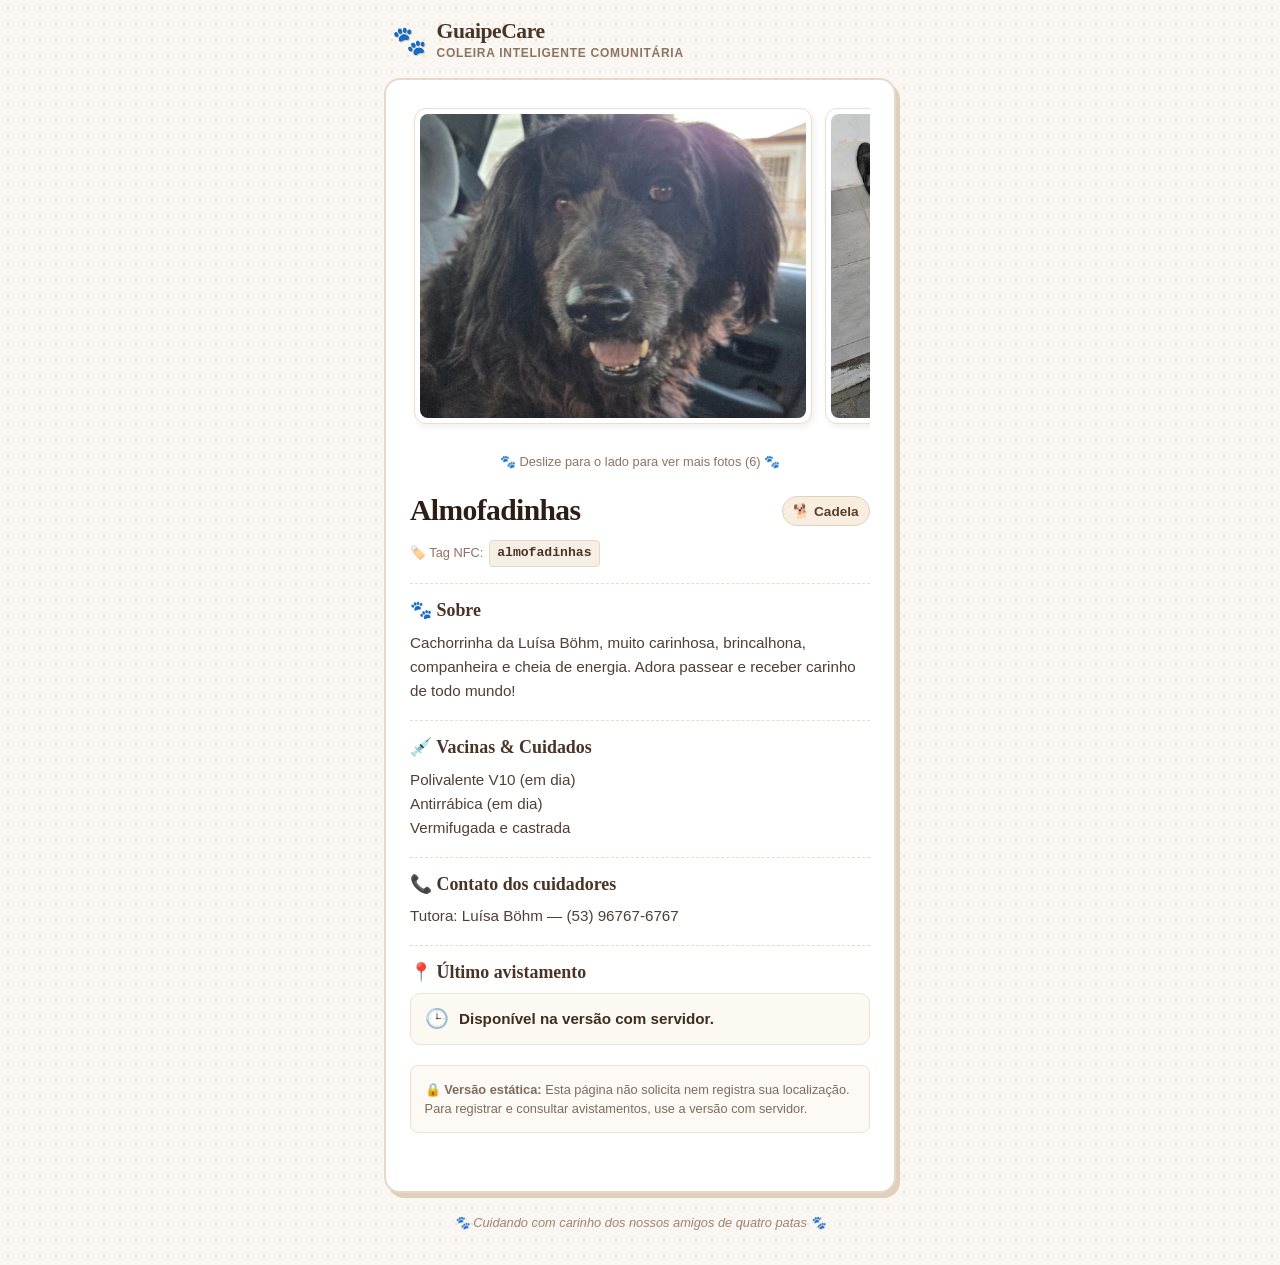
==== almofadinhas.html @ dd93167d "Adiciona versão estática para navegador" ====
<!DOCTYPE html>
<html lang="pt-BR">
<head>
    <meta charset="UTF-8">
    <meta name="viewport" content="width=device-width, initial-scale=1.0">
    <title>Almofadinhas — GuaipeCare</title>
    <link rel="icon" href="data:image/svg+xml,<svg xmlns=%22http://www.w3.org/2000/svg%22 viewBox=%220 0 100 100%22><text y=%22.9em%22 font-size=%2290%22>🐾</text></svg>">
    <link rel="stylesheet" href="app/static/css/style.css">
</head>
<body>
    <header class="topo-site"><div class="container-topo"><span class="icone-marca">🐾</span><div class="texto-marca"><span class="nome-marca">GuaipeCare</span><span class="subtitulo-marca">Coleira Inteligente Comunitária</span></div></div></header>
    <main class="container"><article class="cartao"><div class="foto-container galeria-fotos"><div class="foto-item"><img src="app/static/img/001.jpeg" alt="Foto de Almofadinhas" class="foto-animal"></div><div class="foto-item"><img src="app/static/img/002.jpeg" alt="Foto de Almofadinhas" class="foto-animal"></div><div class="foto-item"><img src="app/static/img/003.jpeg" alt="Foto de Almofadinhas" class="foto-animal"></div><div class="foto-item"><img src="app/static/img/004.jpeg" alt="Foto de Almofadinhas" class="foto-animal"></div><div class="foto-item"><img src="app/static/img/005.jpeg" alt="Foto de Almofadinhas" class="foto-animal"></div><div class="foto-item"><img src="app/static/img/006.jpeg" alt="Foto de Almofadinhas" class="foto-animal"></div></div><p class="indicador-fotos">🐾 Deslize para o lado para ver mais fotos (6) 🐾</p><header class="cabecalho-animal"><div class="titulo-linha"><h1>Almofadinhas</h1><span class="badge-especie">🐕 Cadela</span></div><div class="tag-nfc-selo"><span>🏷️ Tag NFC:</span> <code>almofadinhas</code></div></header><section class="secao"><h2>🐾 Sobre</h2><p class="descricao">Cachorrinha da Luísa Böhm, muito carinhosa, brincalhona, companheira e cheia de energia. Adora passear e receber carinho de todo mundo!</p></section><section class="secao"><h2>💉 Vacinas &amp; Cuidados</h2><p class="texto-vacinas">Polivalente V10 (em dia)
Antirrábica (em dia)
Vermifugada e castrada</p></section><section class="secao"><h2>📞 Contato dos cuidadores</h2><p class="contato">Tutora: Luísa Böhm — (53) 96767-6767</p></section><section class="secao"><h2>📍 Último avistamento</h2><div class="caixa-destaque-avistamento"><span class="icone-relogio">🕒</span><p class="horario-avistamento">Disponível na versão com servidor.</p></div></section><footer class="secao aviso-privacidade"><p>🔒 <strong>Versão estática:</strong> Esta página não solicita nem registra sua localização. Para registrar e consultar avistamentos, use a versão com servidor.</p></footer><p id="status-localizacao" role="status"></p></article></main>
    <footer class="rodape-site"><p>🐾 Cuidando com carinho dos nossos amigos de quatro patas 🐾</p></footer>
</body>
</html>
---- app/static/css/style.css ----
/* ==========================================================================
   GuaipeCare — Estilo Retrô & Pet Friendly
   Simples, aconchegante e mobile-first
   ========================================================================== */

* {
    margin: 0;
    padding: 0;
    box-sizing: border-box;
}

body {
    font-family: -apple-system, BlinkMacSystemFont, "Segoe UI", Roboto, "Helvetica Neue", Arial, sans-serif;
    background-color: #faf7f2;
    background-image: radial-gradient(#e8dfd1 0.75px, transparent 0.75px);
    background-size: 16px 16px;
    color: #3b2d24;
    line-height: 1.55;
    padding: 0 1rem 2rem 1rem;
    min-height: 100vh;
}

/* --- Cabeçalho do Topo --- */
.topo-site {
    max-width: 32rem;
    margin: 0 auto;
    padding: 1.25rem 0.5rem 1rem 0.5rem;
}

.container-topo {
    display: flex;
    align-items: center;
    gap: 0.6rem;
}

.icone-marca {
    font-size: 1.75rem;
    line-height: 1;
    filter: drop-shadow(1px 1px 0px #d8ccb8);
}

.texto-marca {
    display: flex;
    flex-direction: column;
}

.nome-marca {
    font-family: Georgia, "Times New Roman", serif;
    font-weight: bold;
    font-size: 1.35rem;
    color: #4a3427;
    letter-spacing: -0.02em;
    line-height: 1.1;
}

.subtitulo-marca {
    font-size: 0.75rem;
    color: #8c7362;
    text-transform: uppercase;
    letter-spacing: 0.06em;
    font-weight: 600;
}

/* --- Container e Cartão Principal --- */
.container {
    max-width: 32rem;
    margin: 0 auto;
}

.cartao {
    background: #ffffff;
    border: 2px solid #e5dac9;
    border-radius: 16px;
    padding: 1.5rem;
    box-shadow: 4px 5px 0px #ded0bd;
    position: relative;
}

/* --- Fotos & Galeria Retrô (Estilo Fotografia) --- */
.foto-container {
    text-align: center;
    margin-bottom: 1.25rem;
}

.galeria-fotos {
    display: flex;
    gap: 0.85rem;
    overflow-x: auto;
    scroll-snap-type: x mandatory;
    padding: 0.25rem 0.25rem 0.75rem 0.25rem;
    -webkit-overflow-scrolling: touch;
}

.galeria-fotos .foto-item {
    flex: 0 0 88%;
    scroll-snap-align: center;
}

.foto-item {
    background: #fff;
    padding: 5px;
    border: 1.5px solid #e8dfd1;
    border-radius: 12px;
    box-shadow: 2px 3px 6px rgba(74, 52, 39, 0.08);
}

.foto-animal {
    max-width: 100%;
    width: 100%;
    height: 19rem;
    object-fit: cover;
    border-radius: 8px;
    display: block;
}

.indicador-fotos {
    font-size: 0.8rem;
    color: #8c7362;
    text-align: center;
    margin-top: -0.25rem;
    margin-bottom: 1rem;
    font-weight: 500;
}

/* --- Cabeçalho do Animal --- */
.cabecalho-animal {
    margin-bottom: 1rem;
}

.titulo-linha {
    display: flex;
    align-items: center;
    justify-content: space-between;
    flex-wrap: wrap;
    gap: 0.5rem;
    margin-bottom: 0.35rem;
}

h1 {
    font-family: Georgia, "Times New Roman", serif;
    font-size: 1.85rem;
    color: #2e1d14;
    letter-spacing: -0.02em;
}

.badge-especie {
    font-size: 0.85rem;
    font-weight: 600;
    color: #593e2e;
    background-color: #f7eedf;
    border: 1px solid #e2d1bb;
    padding: 0.2rem 0.65rem;
    border-radius: 20px;
    display: inline-flex;
    align-items: center;
    gap: 0.25rem;
}

.tag-nfc-selo {
    font-size: 0.8rem;
    color: #8c7362;
    display: flex;
    align-items: center;
    gap: 0.35rem;
}

.tag-nfc-selo code {
    background-color: #f6efe4;
    border: 1px solid #e5d8c6;
    padding: 0.15rem 0.45rem;
    border-radius: 4px;
    font-family: "Courier New", Courier, monospace;
    font-size: 0.82rem;
    color: #4a3427;
    font-weight: bold;
}

/* --- Seções do Perfil --- */
.secao {
    margin-top: 1rem;
    padding-top: 0.85rem;
    border-top: 1.5px dashed #ebdcc8;
}

h2 {
    font-family: Georgia, "Times New Roman", serif;
    font-size: 1.12rem;
    color: #4a3427;
    margin-bottom: 0.35rem;
    display: flex;
    align-items: center;
    gap: 0.35rem;
}

.descricao, .texto-vacinas, .contato {
    color: #4f3f35;
    font-size: 0.95rem;
    white-space: pre-line;
    line-height: 1.6;
}

/* --- Destaque do Avistamento --- */
.caixa-destaque-avistamento {
    display: flex;
    align-items: center;
    gap: 0.6rem;
    background-color: #fcf9f2;
    border: 1.5px solid #ede3d3;
    padding: 0.65rem 0.9rem;
    border-radius: 10px;
}

.icone-relogio {
    font-size: 1.2rem;
}

.horario-avistamento {
    color: #3b2d24;
    font-weight: 600;
    font-size: 0.95rem;
}

/* --- Aviso de Privacidade Retrô --- */
.aviso-privacidade {
    background-color: #fdfaf5;
    border: 1px solid #ece2d2;
    border-radius: 8px;
    padding: 0.85rem;
    margin-top: 1.25rem;
}

.aviso-privacidade p {
    font-size: 0.8rem;
    color: #7d6b5e;
    line-height: 1.5;
}

/* --- Status da Localização --- */
#status-localizacao {
    margin-top: 0.85rem;
    font-size: 0.88rem;
    text-align: center;
    color: #634b3d;
    min-height: 1.3rem;
    font-weight: 500;
}

/* --- Rodapé do Site --- */
.rodape-site {
    max-width: 32rem;
    margin: 1.25rem auto 0 auto;
    text-align: center;
}

.rodape-site p {
    font-size: 0.8rem;
    color: #9c8473;
    font-style: italic;
}
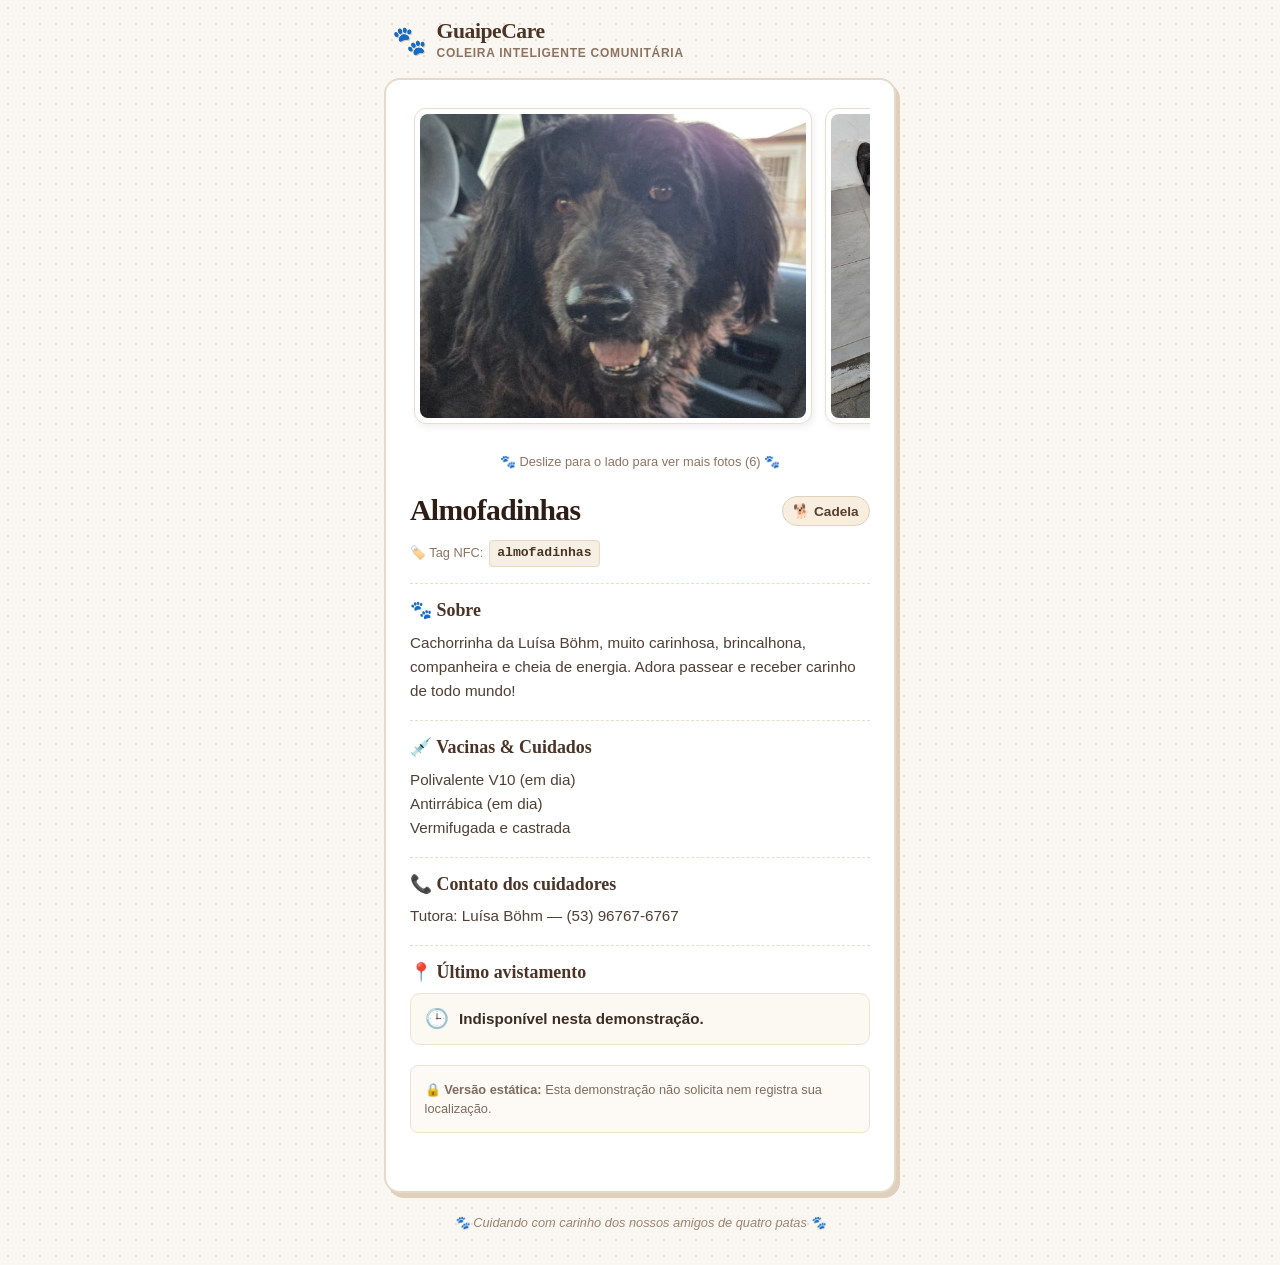
==== commit 53e492e9: "Mantém apenas site estático para GitHub Pages" ====
--- a/almofadinhas.html
+++ b/almofadinhas.html
@@ -11,7 +11,7 @@
     <header class="topo-site"><div class="container-topo"><span class="icone-marca">🐾</span><div class="texto-marca"><span class="nome-marca">GuaipeCare</span><span class="subtitulo-marca">Coleira Inteligente Comunitária</span></div></div></header>
     <main class="container"><article class="cartao"><div class="foto-container galeria-fotos"><div class="foto-item"><img src="app/static/img/001.jpeg" alt="Foto de Almofadinhas" class="foto-animal"></div><div class="foto-item"><img src="app/static/img/002.jpeg" alt="Foto de Almofadinhas" class="foto-animal"></div><div class="foto-item"><img src="app/static/img/003.jpeg" alt="Foto de Almofadinhas" class="foto-animal"></div><div class="foto-item"><img src="app/static/img/004.jpeg" alt="Foto de Almofadinhas" class="foto-animal"></div><div class="foto-item"><img src="app/static/img/005.jpeg" alt="Foto de Almofadinhas" class="foto-animal"></div><div class="foto-item"><img src="app/static/img/006.jpeg" alt="Foto de Almofadinhas" class="foto-animal"></div></div><p class="indicador-fotos">🐾 Deslize para o lado para ver mais fotos (6) 🐾</p><header class="cabecalho-animal"><div class="titulo-linha"><h1>Almofadinhas</h1><span class="badge-especie">🐕 Cadela</span></div><div class="tag-nfc-selo"><span>🏷️ Tag NFC:</span> <code>almofadinhas</code></div></header><section class="secao"><h2>🐾 Sobre</h2><p class="descricao">Cachorrinha da Luísa Böhm, muito carinhosa, brincalhona, companheira e cheia de energia. Adora passear e receber carinho de todo mundo!</p></section><section class="secao"><h2>💉 Vacinas &amp; Cuidados</h2><p class="texto-vacinas">Polivalente V10 (em dia)
 Antirrábica (em dia)
-Vermifugada e castrada</p></section><section class="secao"><h2>📞 Contato dos cuidadores</h2><p class="contato">Tutora: Luísa Böhm — (53) 96767-6767</p></section><section class="secao"><h2>📍 Último avistamento</h2><div class="caixa-destaque-avistamento"><span class="icone-relogio">🕒</span><p class="horario-avistamento">Disponível na versão com servidor.</p></div></section><footer class="secao aviso-privacidade"><p>🔒 <strong>Versão estática:</strong> Esta página não solicita nem registra sua localização. Para registrar e consultar avistamentos, use a versão com servidor.</p></footer><p id="status-localizacao" role="status"></p></article></main>
+Vermifugada e castrada</p></section><section class="secao"><h2>📞 Contato dos cuidadores</h2><p class="contato">Tutora: Luísa Böhm — (53) 96767-6767</p></section><section class="secao"><h2>📍 Último avistamento</h2><div class="caixa-destaque-avistamento"><span class="icone-relogio">🕒</span><p class="horario-avistamento">Indisponível nesta demonstração.</p></div></section><footer class="secao aviso-privacidade"><p>🔒 <strong>Versão estática:</strong> Esta demonstração não solicita nem registra sua localização.</p></footer><p id="status-localizacao" role="status"></p></article></main>
     <footer class="rodape-site"><p>🐾 Cuidando com carinho dos nossos amigos de quatro patas 🐾</p></footer>
 </body>
 </html>
